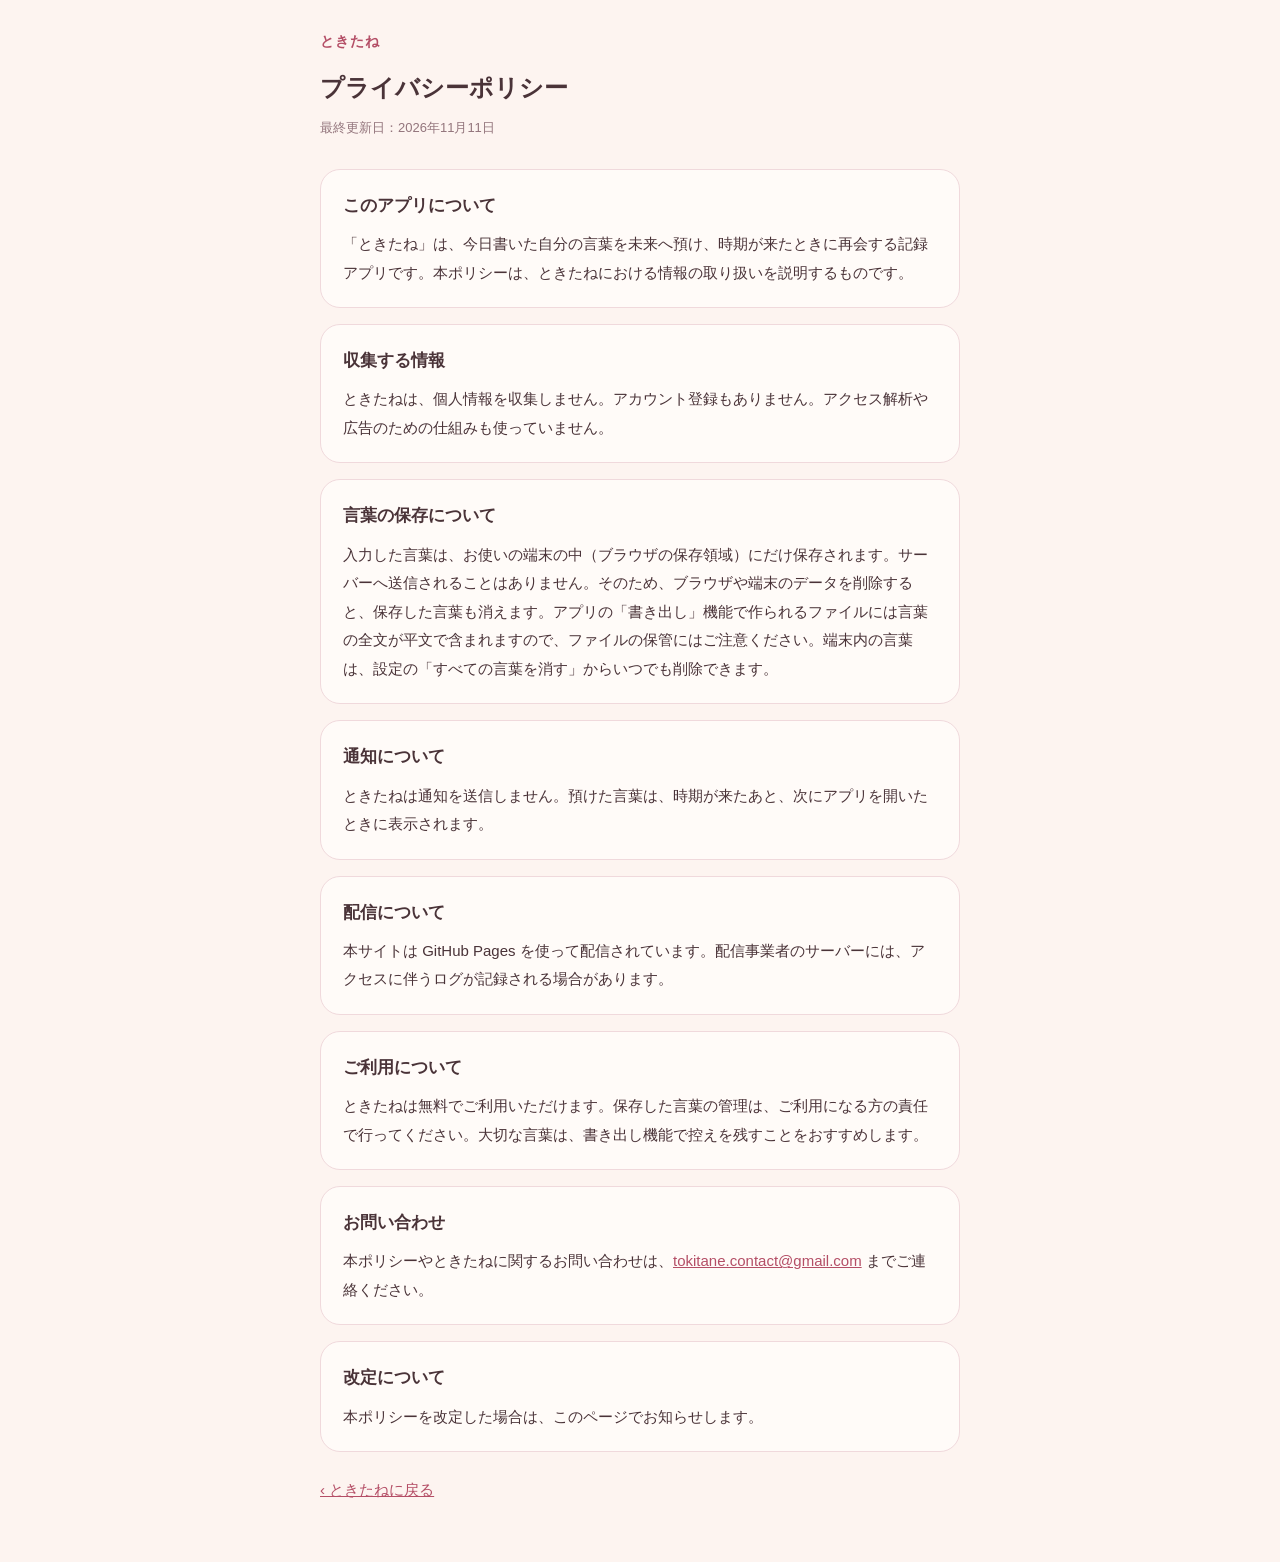
==== privacy.html @ a3f33158 "M6: プライバシーポリシー" ====
<!DOCTYPE html>
<html lang="ja">
<head>
<meta charset="UTF-8">
<meta name="viewport" content="width=device-width, initial-scale=1.0, viewport-fit=cover">
<meta name="theme-color" content="#FDF4F0">
<meta http-equiv="Content-Security-Policy" content="default-src 'self'; script-src 'self'; style-src 'self' 'unsafe-inline'; img-src 'self' data:; connect-src 'none'; base-uri 'self'; form-action 'none'">
<title>プライバシーポリシー｜ときたね</title>
<style>
  :root { --base:#FDF4F0; --surface:#FFFBF8; --ink:#4A3338; --ink-soft:#93757C; --rose:#B44E66; --card-line:#F0D9DC; }
  * { margin:0; padding:0; box-sizing:border-box; }
  body { background:var(--base); color:var(--ink); font-family:"Hiragino Sans","Noto Sans JP",sans-serif; font-size:16px; line-height:1.9; padding:28px 20px 56px; }
  main { max-width:640px; margin:0 auto; }
  .brand { font-size:14px; color:var(--rose); font-weight:700; letter-spacing:0.06em; }
  h1 { font-size:24px; margin:10px 0 6px; }
  .updated { font-size:13px; color:var(--ink-soft); margin-bottom:28px; }
  section { background:var(--surface); border:1px solid var(--card-line); border-radius:20px; padding:20px 22px; margin-bottom:16px; }
  h2 { font-size:17px; margin-bottom:8px; }
  p { font-size:15px; }
  a { color:var(--rose); }
  .back { display:inline-block; margin-top:8px; font-size:15px; }
</style>
</head>
<body>
<main>
  <p class="brand">ときたね</p>
  <h1>プライバシーポリシー</h1>
  <p class="updated">最終更新日：2026年11月11日</p>

  <section>
    <h2>このアプリについて</h2>
    <p>「ときたね」は、今日書いた自分の言葉を未来へ預け、時期が来たときに再会する記録アプリです。本ポリシーは、ときたねにおける情報の取り扱いを説明するものです。</p>
  </section>

  <section>
    <h2>収集する情報</h2>
    <p>ときたねは、個人情報を収集しません。アカウント登録もありません。アクセス解析や広告のための仕組みも使っていません。</p>
  </section>

  <section>
    <h2>言葉の保存について</h2>
    <p>入力した言葉は、お使いの端末の中（ブラウザの保存領域）にだけ保存されます。サーバーへ送信されることはありません。そのため、ブラウザや端末のデータを削除すると、保存した言葉も消えます。アプリの「書き出し」機能で作られるファイルには言葉の全文が平文で含まれますので、ファイルの保管にはご注意ください。端末内の言葉は、設定の「すべての言葉を消す」からいつでも削除できます。</p>
  </section>

  <section>
    <h2>通知について</h2>
    <p>ときたねは通知を送信しません。預けた言葉は、時期が来たあと、次にアプリを開いたときに表示されます。</p>
  </section>

  <section>
    <h2>配信について</h2>
    <p>本サイトは GitHub Pages を使って配信されています。配信事業者のサーバーには、アクセスに伴うログが記録される場合があります。</p>
  </section>

  <section>
    <h2>ご利用について</h2>
    <p>ときたねは無料でご利用いただけます。保存した言葉の管理は、ご利用になる方の責任で行ってください。大切な言葉は、書き出し機能で控えを残すことをおすすめします。</p>
  </section>

  <section>
    <h2>お問い合わせ</h2>
    <p>本ポリシーやときたねに関するお問い合わせは、<a href="mailto:tokitane.contact@gmail.com">tokitane.contact@gmail.com</a> までご連絡ください。</p>
  </section>

  <section>
    <h2>改定について</h2>
    <p>本ポリシーを改定した場合は、このページでお知らせします。</p>
  </section>

  <a class="back" href="./">‹ ときたねに戻る</a>
</main>
</body>
</html>
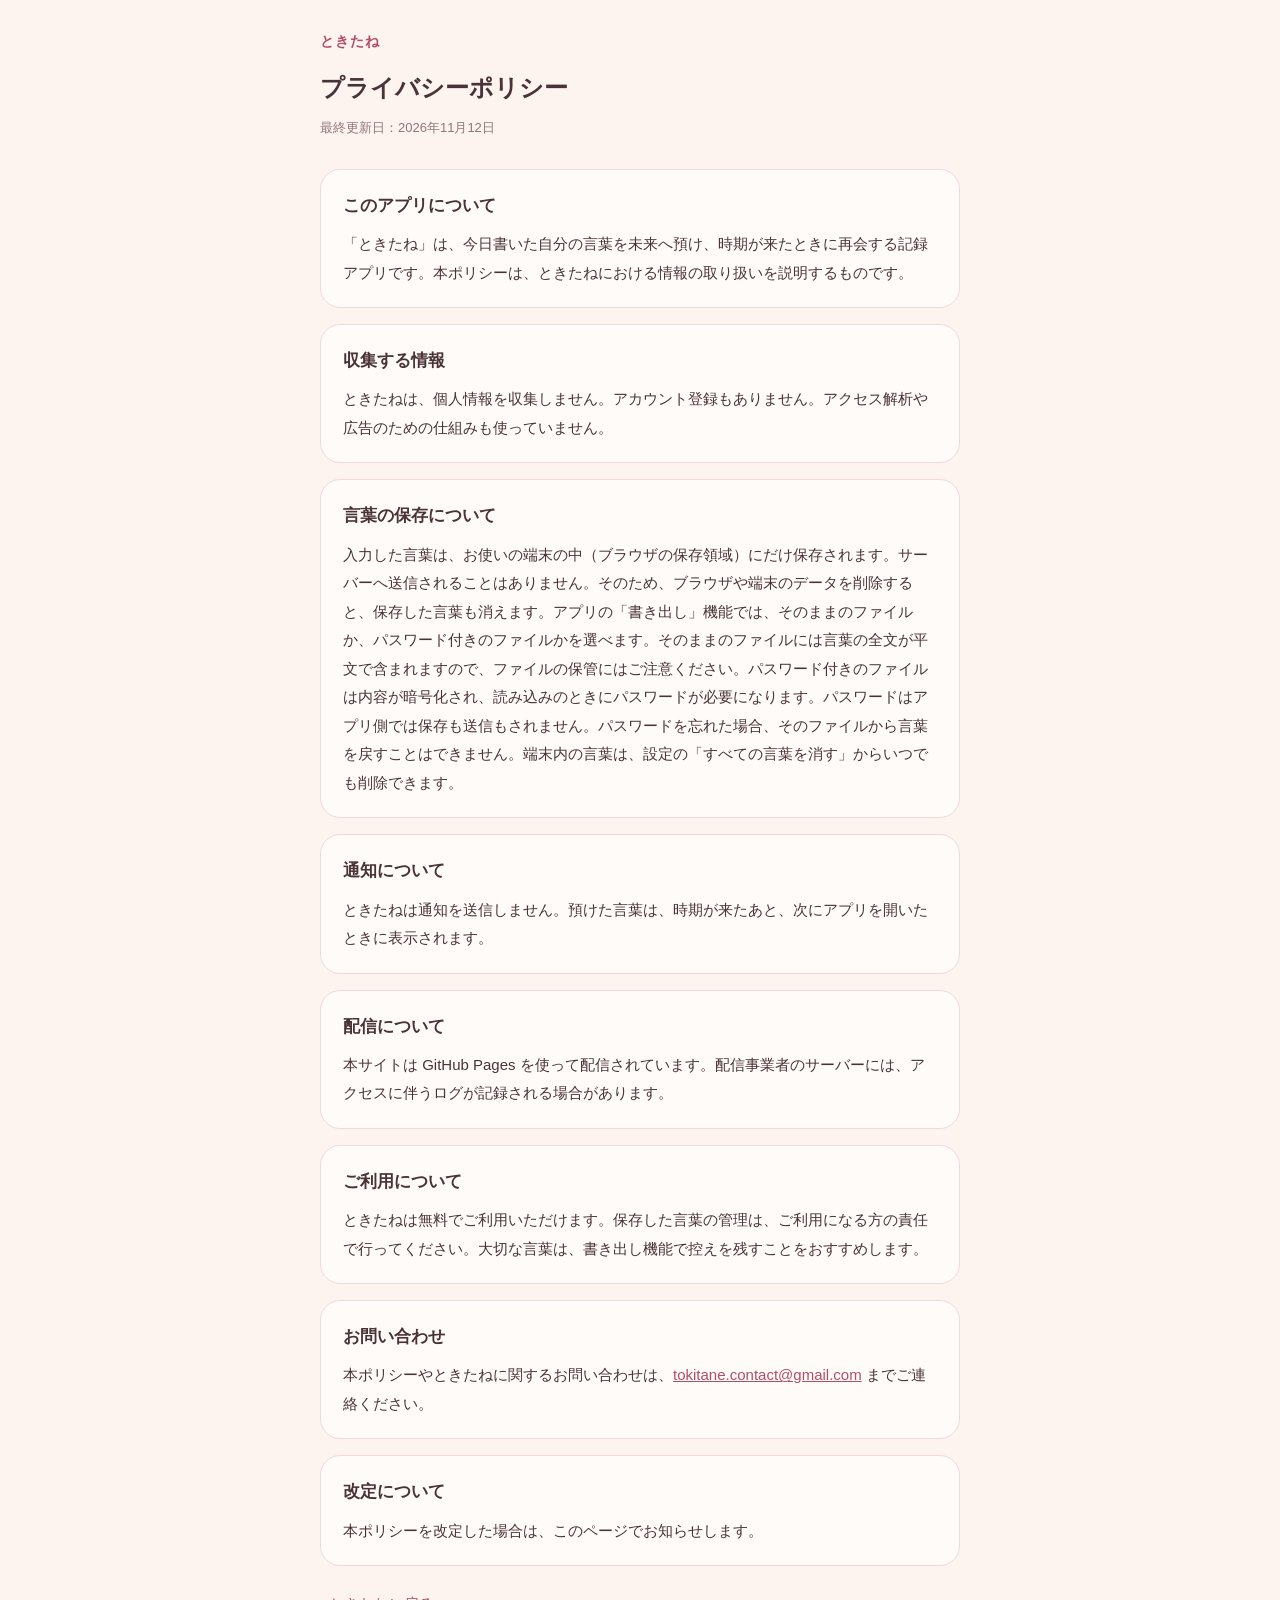
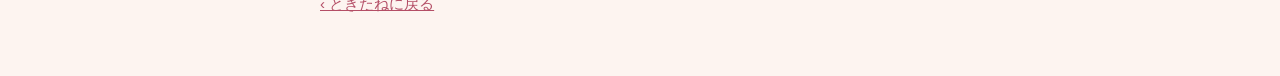
==== commit b28e542f: "P1・P2: 導線と暗号化、遷移速度、問いの追加" ====
--- a/privacy.html
+++ b/privacy.html
@@ -25,7 +25,7 @@
 <main>
   <p class="brand">ときたね</p>
   <h1>プライバシーポリシー</h1>
-  <p class="updated">最終更新日：2026年11月11日</p>
+  <p class="updated">最終更新日：2026年11月12日</p>
 
   <section>
     <h2>このアプリについて</h2>
@@ -39,7 +39,7 @@
 
   <section>
     <h2>言葉の保存について</h2>
-    <p>入力した言葉は、お使いの端末の中（ブラウザの保存領域）にだけ保存されます。サーバーへ送信されることはありません。そのため、ブラウザや端末のデータを削除すると、保存した言葉も消えます。アプリの「書き出し」機能で作られるファイルには言葉の全文が平文で含まれますので、ファイルの保管にはご注意ください。端末内の言葉は、設定の「すべての言葉を消す」からいつでも削除できます。</p>
+    <p>入力した言葉は、お使いの端末の中（ブラウザの保存領域）にだけ保存されます。サーバーへ送信されることはありません。そのため、ブラウザや端末のデータを削除すると、保存した言葉も消えます。アプリの「書き出し」機能では、そのままのファイルか、パスワード付きのファイルかを選べます。そのままのファイルには言葉の全文が平文で含まれますので、ファイルの保管にはご注意ください。パスワード付きのファイルは内容が暗号化され、読み込みのときにパスワードが必要になります。パスワードはアプリ側では保存も送信もされません。パスワードを忘れた場合、そのファイルから言葉を戻すことはできません。端末内の言葉は、設定の「すべての言葉を消す」からいつでも削除できます。</p>
   </section>
 
   <section>
